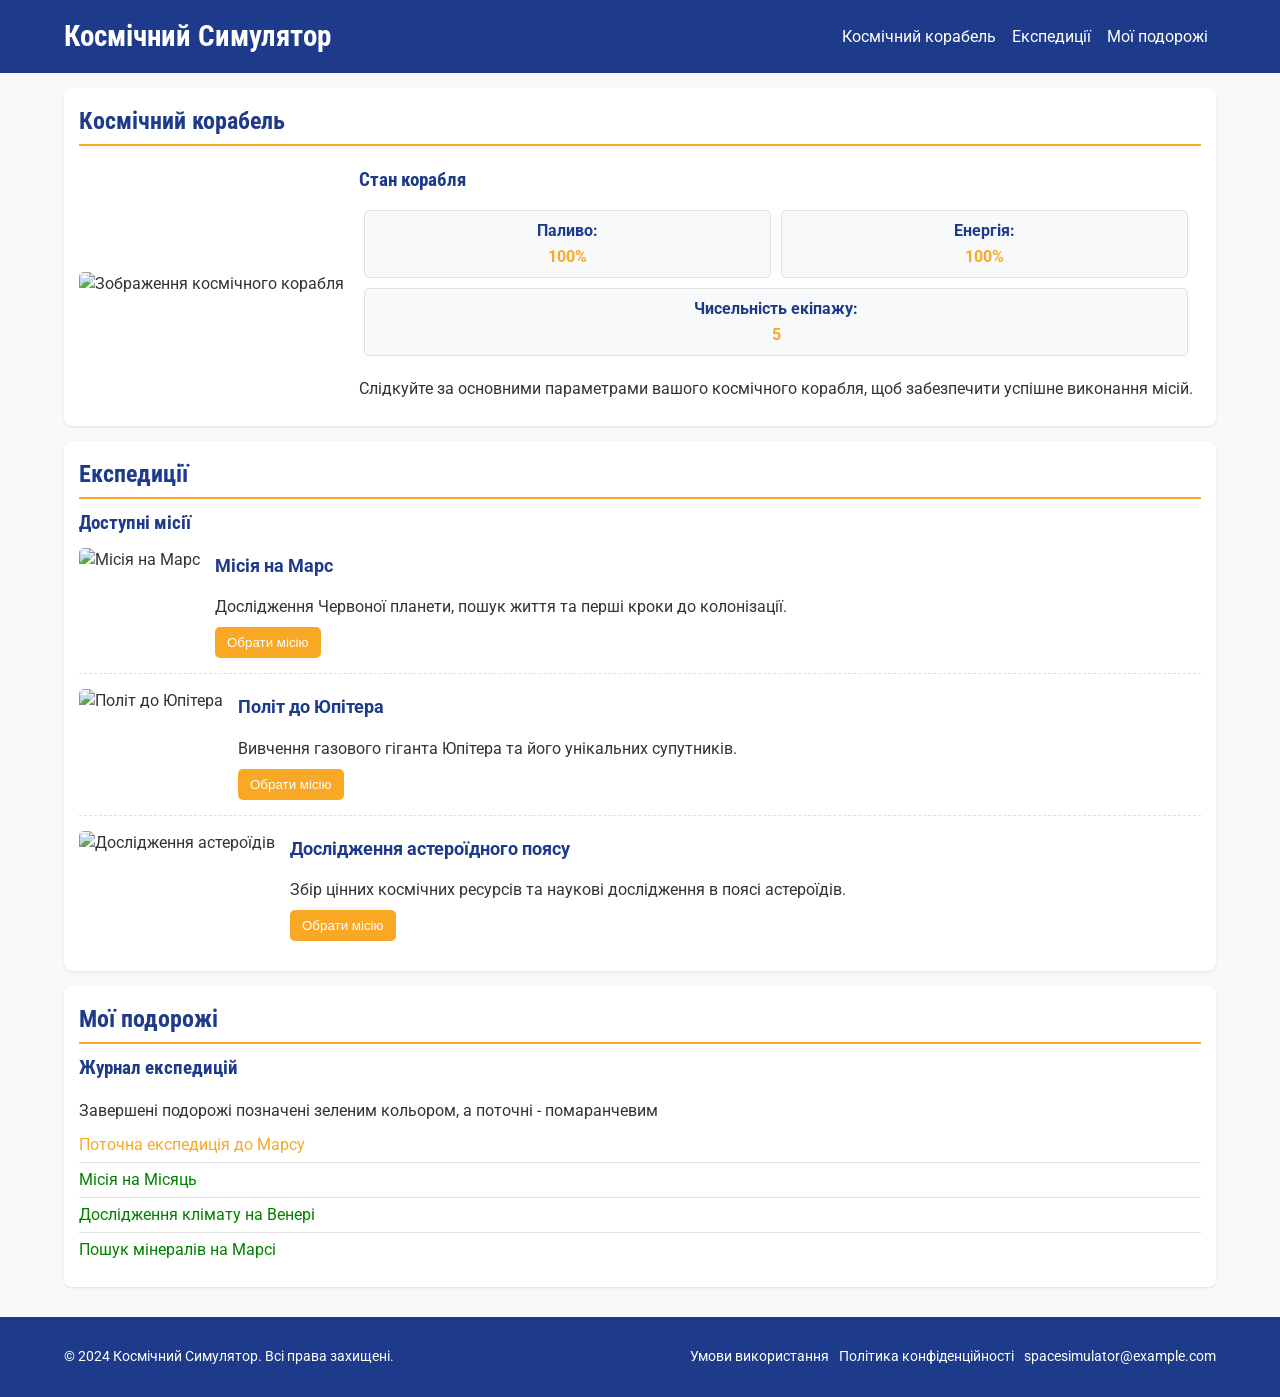
==== lab1/index.html @ d20956a4 "Commit lab" ====
<!DOCTYPE html>
<html lang="uk">
<head>
    <meta charset="UTF-8">
    <meta name="viewport" content="width=device-width, initial-scale=1.0">
    <title>Симулятор Космічної Експедиції</title>
    <link rel="stylesheet" href="styles.css">
    <link rel="preconnect" href="https://fonts.googleapis.com">
    <link rel="preconnect" href="https://fonts.gstatic.com" crossorigin>
    <link href="https://fonts.googleapis.com/css2?family=Roboto+Condensed:wght@400;700&family=Roboto:wght@400;700&display=swap" rel="stylesheet">
</head>
<body>
    <header class="site-header">
        <div class="container header-container">
            <h1 class="site-title">Космічний Симулятор</h1>
            <nav class="site-nav">
                <ul class="nav-list">
                    <li class="nav-item"><a href="#spacecraft" class="nav-link">Космічний корабель</a></li>
                    <li class="nav-item"><a href="#expeditions" class="nav-link">Експедиції</a></li>
                    <li class="nav-item"><a href="#my-journeys" class="nav-link">Мої подорожі</a></li>
                </ul>
            </nav>
        </div>
    </header>

    <main class="main-content">
        <div class="container">
            <section id="spacecraft" class="section- корабль">
                <h2 class="section-title">Космічний корабель</h2>
                <article class="spacecraft-info">
                    <img src="https://i1.sndcdn.com/artworks-j8xjG7zc1wmTeO7b-O6l83w-t500x500.jpg" alt="Зображення космічного корабля" class="spacecraft-image responsive-image">
                    <div class="ship-details">
                        <h3 class="article-title">Стан корабля</h3>
                        <div class="ship-status">
                            <div class="status-item">
                                <span class="status-label">Паливо:</span>
                                <span id="fuel" class="status-value">100%</span>
                            </div>
                            <div class="status-item">
                                <span class="status-label">Енергія:</span>
                                <span id="energy" class="status-value">100%</span>
                            </div>
                            <div class="status-item">
                                <span class="status-label">Чисельність екіпажу:</span>
                                <span id="crew" class="status-value">5</span>
                            </div>
                        </div>
                        <p class="article-text">Слідкуйте за основними параметрами вашого космічного корабля, щоб забезпечити успішне виконання місій.</p>
                    </div>
                </article>
            </section>

            <section id="expeditions" class="section-експедиції">
                <h2 class="section-title">Експедиції</h2>
                <article class="expeditions-list">
                    <h3 class="article-title">Доступні місії</h3>
                    <ul class="mission-list">
                        <li class="mission-item">
                            <div class="mission-preview">
                                <img src="https://mediaproxy.salon.com/width/1200/https://media2.salon.com/2024/02/mars_dust_storm_1249067423.jpg" alt="Місія на Марс" class="mission-image responsive-image">
                            </div>
                            <div class="mission-details">
                                <h4 class="mission-title">Місія на Марс</h4>
                                <p class="mission-description">Дослідження Червоної планети, пошук життя та перші кроки до колонізації.</p>
                                <button class="mission-button">Обрати місію</button>
                            </div>
                        </li>
                        <li class="mission-item">
                            <div class="mission-preview">
                                <img src="https://upload.wikimedia.org/wikipedia/commons/thumb/e/e2/Jupiter_OPAL_2024.png/640px-Jupiter_OPAL_2024.png" alt="Політ до Юпітера" class="mission-image responsive-image">
                            </div>
                            <div class="mission-details">
                                <h4 class="mission-title">Політ до Юпітера</h4>
                                <p class="mission-description">Вивчення газового гіганта Юпітера та його унікальних супутників.</p>
                                <button class="mission-button">Обрати місію</button>
                            </div>
                        </li>
                        <li class="mission-item">
                            <div class="mission-preview">
                                <img src="https://i.insider.com/65bd10c26fcb546d2d4b9318?width=700" alt="Дослідження астероїдів" class="mission-image responsive-image">
                            </div>
                            <div class="mission-details">
                                <h4 class="mission-title">Дослідження астероїдного поясу</h4>
                                <p class="mission-description">Збір цінних космічних ресурсів та наукові дослідження в поясі астероїдів.</p>
                                <button class="mission-button">Обрати місію</button>
                            </div>
                        </li>
                    </ul>
                </article>
            </section>

            <section id="my-journeys" class="section-подорожі">
                <h2 class="section-title">Мої подорожі</h2>
                <article class="journeys-history">
                    <h3 class="article-title">Журнал експедицій</h3>
                    <p class="article-text">Завершені подорожі позначені зеленим кольором, а поточні - помаранчевим</p>
                    <ul class="journey-list">
                        <li class="journey-item journey-ongoing">Поточна експедиція до Марсу</li>
                        <li class="journey-item journey-success">Місія на Місяць</li>
                        <li class="journey-item journey-success">Дослідження клімату на Венері</li>
                        <li class="journey-item journey-success">Пошук мінералів на Марсі</li>
                    </ul>
                </article>
            </section>
        </div>
    </main>

    <footer class="site-footer">
        <div class="container footer-container">
            <p class="footer-copyright">© 2024 Космічний Симулятор. Всі права захищені.</p>
            <ul class="footer-links">
                <li class="footer-item"><a href="#" class="footer-link">Умови використання</a></li>
                <li class="footer-item"><a href="#" class="footer-link">Політика конфіденційності</a></li>
                <li class="footer-item"><a href="mailto:spacesimulator@example.com" class="footer-link">spacesimulator@example.com</a></li>
            </ul>
        </div>
    </footer>

</body>
</html>
---- lab1/styles.css ----
@import url('https://fonts.googleapis.com/css2?family=Roboto+Condensed:wght@400;700&family=Roboto:wght@400;700&display=swap');

:root {
    --primary-color: #1e3a8a;
    --secondary-color: #f9a825;
    --light-text: #fff;
    --light-bg: #f8f9fa;
    --border-color: #e0e0e0;
}

body {
    font-family: 'Roboto', sans-serif;
    margin: 0;
    background-color: var(--light-bg);
    color: #333;
    line-height: 1.5;
}

.container {
    width: 90%;
    max-width: 1200px;
    margin: 0 auto;
    padding: 0 15px;
}

.site-header {
    position: sticky;
    top: 0;
    background-color: var(--primary-color);
    color: var(--light-text);
    padding: 15px 0;
    text-align: center;
}

.header-container {
    display: flex;
    justify-content: space-between;
    align-items: center;
}

.site-title {
    font-family: 'Roboto Condensed', sans-serif;
    font-size: 1.8em;
    margin: 0;
}

.nav-list {
    list-style: none;
    padding: 0;
    margin: 0;
    display: flex;
}

.nav-link {
    color: var(--light-text);
    text-decoration: none;
    padding: 8px;
}

.nav-link:hover {
    background-color: rgba(255, 255, 255, 0.2);
}

.main-content {
    padding: 15px 0;
}

section {
    background-color: var(--light-text);
    padding: 15px;
    margin-bottom: 15px;
    border-radius: 8px;
    box-shadow: 0 1px 3px rgba(0, 0, 0, 0.1);
}

.section-title {
    font-family: 'Roboto Condensed', sans-serif;
    font-size: 1.5em;
    color: var(--primary-color);
    margin: 0 0 10px 0;
    border-bottom: 2px solid var(--secondary-color);
    padding-bottom: 5px;
}

.article-title {
    font-family: 'Roboto Condensed', sans-serif;
    font-size: 1.2em;
    color: var(--primary-color);
    margin: 10px 0;
}

.article-text {
    margin-bottom: 10px;
}

.spacecraft-info {
    display: flex;
    flex-direction: row;
    align-items: center;
}

.spacecraft-image {
    max-width: 100%;
    margin-right: 15px;
    border-radius: 5px;
}

.ship-status {
    display: flex;
    flex-wrap: wrap;
}

.status-item {
    flex: 1 1 40%;
    margin: 5px;
    padding: 8px;
    border-radius: 5px;
    background-color: var(--light-bg);
    text-align: center;
    border: 1px solid var(--border-color);
}

.status-label {
    font-weight: bold;
    color: var(--primary-color);
    display: block;
    margin-bottom: 2px;
}

.status-value {
    font-weight: 700;
    color: var(--secondary-color);
}

.mission-list {
    list-style: none;
    padding: 0;
    margin: 0;
}

.mission-item {
    display: flex;
    margin-bottom: 15px;
    padding-bottom: 15px;
    border-bottom: 1px dashed var(--border-color);
}

.mission-item:last-child {
    border-bottom: none;
    padding-bottom: 0;
}

.mission-preview {
    max-width: 35%; 
    height: 35%; 
    overflow: hidden; 
    border-radius: 5px; 
}

.mission-image {
    width: 100%; 
    height: 100%; 
    object-fit: cover; 
    display: block; 
}


.mission-title {
    font-size: 1.1em;
    margin: 5px 0;
    color: var(--primary-color);
}

.mission-description {
    margin-bottom: 8px;
}

.mission-button {
    background-color: var(--secondary-color);
    color: var(--light-text);
    border: none;
    padding: 8px 12px;
    border-radius: 5px;
    cursor: pointer;
}

.mission-details {
    margin-left: 15px;
    align-content: space-evenly;
}


.journey-list {
    list-style: none;
    padding: 0;
    margin: 0;
}

.journey-item {
    margin-bottom: 5px;
    padding-bottom: 5px;
    border-bottom: 1px solid var(--border-color);
}

.journey-item:last-child {
    border-bottom: none;
}

.journey-success {
    color: green;
}

.journey-ongoing {
    color: var(--secondary-color);
}

.site-footer {
    background-color: var(--primary-color);
    color: var(--light-text);
    padding: 15px 0;
    text-align: center;
    font-size: 0.9em;
}

.footer-container {
    display: flex;
    justify-content: space-between;
    align-items: center;
}

.footer-links {
    list-style: none;
    padding: 0;
    margin: 0;
    display: flex;
}

.footer-item {
    margin-left: 10px;
}

.footer-link {
    color: var(--light-text);
    text-decoration: none;
}

.footer-link:hover {
    text-decoration: underline;
}

@media (max-width: 844px) {
    .footer-container {
        flex-direction: column;
    }
    .footer-links {
        flex-direction: column;
    }
}

@media (max-width: 721px) {
    .spacecraft-info {
        flex-direction: column;
    }
    .site-title {
        font-size: 1.2em;
    }
    .spacecraft-image {
        margin-right: 0;
    }
  }

@media (max-width: 623px) {
    .nav-list {
        flex-direction: column;
    }
    
    .header-container {
        flex-direction: column;
    }

    .mission-item {
        align-items: center;
        flex-direction: column;
    }

    .mission-preview {
        max-width: 65%;
    }

    .mission-details {
        margin-left: 0px;
    }
}
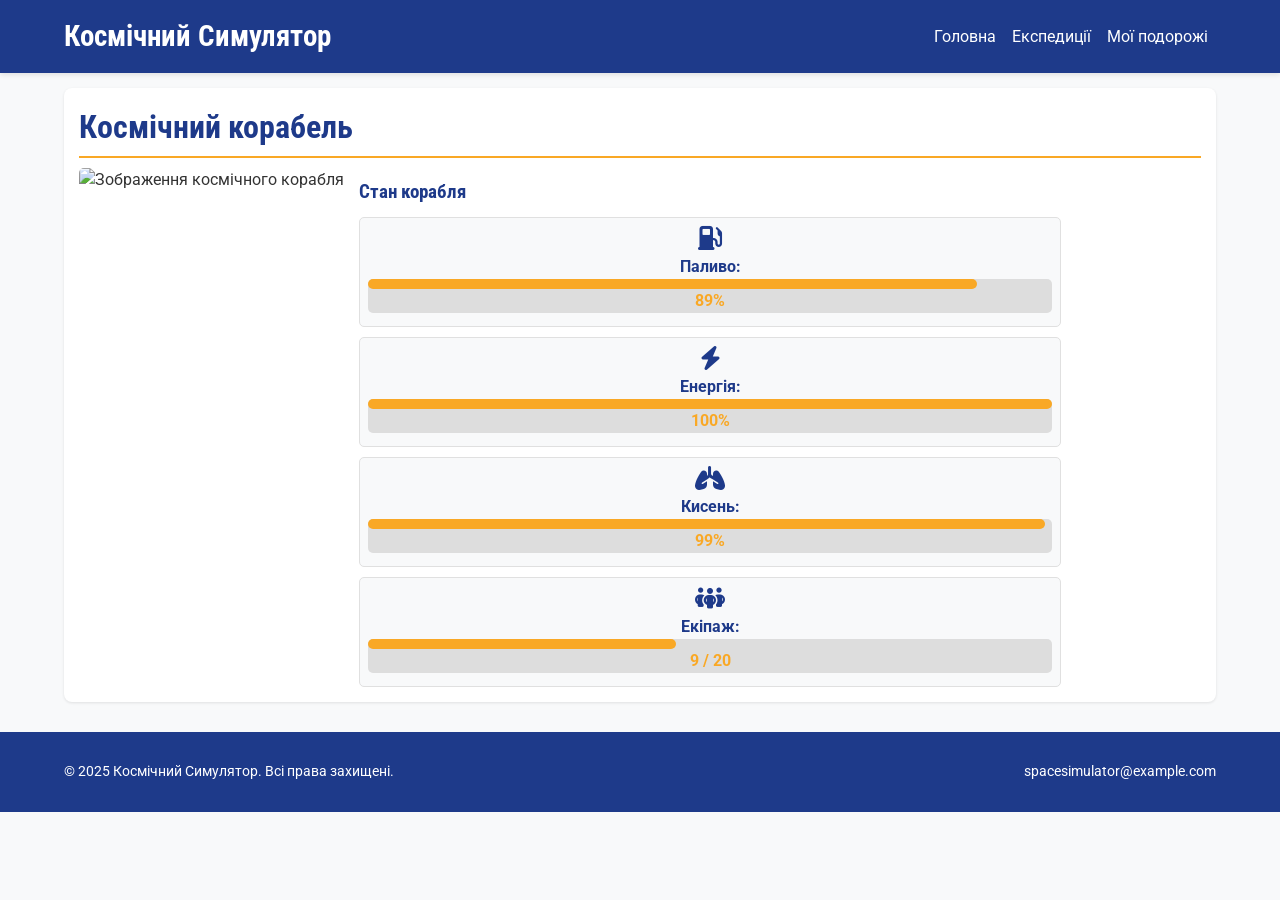
==== commit 74c53715: "modified:   lab1/index.html 	new file:   lab1/journeys.html 	new file:   lab1/missions.html 	modifie" ====
--- a/lab1/index.html
+++ b/lab1/index.html
@@ -3,21 +3,22 @@
 <head>
     <meta charset="UTF-8">
     <meta name="viewport" content="width=device-width, initial-scale=1.0">
-    <title>Симулятор Космічної Експедиції</title>
+    <title>Космічний Симулятор - Головна</title>
     <link rel="stylesheet" href="styles.css">
     <link rel="preconnect" href="https://fonts.googleapis.com">
     <link rel="preconnect" href="https://fonts.gstatic.com" crossorigin>
     <link href="https://fonts.googleapis.com/css2?family=Roboto+Condensed:wght@400;700&family=Roboto:wght@400;700&display=swap" rel="stylesheet">
+    <link rel="stylesheet" href="https://cdnjs.cloudflare.com/ajax/libs/font-awesome/6.5.1/css/all.min.css" integrity="sha512-DTOQO9RWCH3ppGqcWaEA1BIZOC6xxalwEsw9c2QQeAIftl+Vegovlnee1c9QX4TctnWMn13TZye+giMm8e2LwA==" crossorigin="anonymous" referrerpolicy="no-referrer" />
 </head>
 <body>
     <header class="site-header">
         <div class="container header-container">
-            <h1 class="site-title">Космічний Симулятор</h1>
+            <h1 class="site-title"><a href="index.html">Космічний Симулятор</a></h1>
             <nav class="site-nav">
                 <ul class="nav-list">
-                    <li class="nav-item"><a href="#spacecraft" class="nav-link">Космічний корабель</a></li>
-                    <li class="nav-item"><a href="#expeditions" class="nav-link">Експедиції</a></li>
-                    <li class="nav-item"><a href="#my-journeys" class="nav-link">Мої подорожі</a></li>
+                    <li><a href="index.html" class="nav-link">Головна</a></li>
+                    <li><a href="missions.html" class="nav-link">Експедиції</a></li>
+                    <li><a href="journeys.html" class="nav-link">Мої подорожі</a></li>
                 </ul>
             </nav>
         </div>
@@ -25,96 +26,73 @@
 
     <main class="main-content">
         <div class="container">
-            <section id="spacecraft" class="section- корабль">
+            <section id="spacecraft" class="section-корабель">
                 <h2 class="section-title">Космічний корабель</h2>
                 <article class="spacecraft-info">
                     <img src="https://i1.sndcdn.com/artworks-j8xjG7zc1wmTeO7b-O6l83w-t500x500.jpg" alt="Зображення космічного корабля" class="spacecraft-image responsive-image">
                     <div class="ship-details">
                         <h3 class="article-title">Стан корабля</h3>
                         <div class="ship-status">
+                            <!-- Fuel -->
                             <div class="status-item">
+                                <i class="fas fa-gas-pump status-icon"></i>
                                 <span class="status-label">Паливо:</span>
-                                <span id="fuel" class="status-value">100%</span>
+                                <div class="progress-bar-container">
+                                    <div class="progress-bar" style="width: 89%;" id="fuel-bar"></div>
+                                     <span class="status-value">89%</span>
+                                </div>
                             </div>
+
+                            <!-- Energy -->
                             <div class="status-item">
+                                <i class="fas fa-bolt status-icon"></i>
                                 <span class="status-label">Енергія:</span>
-                                <span id="energy" class="status-value">100%</span>
+                                <div class="progress-bar-container">
+                                    <div class="progress-bar" style="width: 100%;" id="energy-bar"></div>
+                                    <span class="status-value">100%</span>
+                                </div>
                             </div>
+
+                            <!-- Oxygen Level -->
                             <div class="status-item">
-                                <span class="status-label">Чисельність екіпажу:</span>
-                                <span id="crew" class="status-value">5</span>
+                                <i class="fas fa-lungs status-icon"></i>
+                                <span class="status-label">Кисень:</span>
+                                <div class="progress-bar-container">
+                                    <div class="progress-bar" style="width: 99%;" id="oxygen-bar"></div>
+                                     <span class="status-value">99%</span>
+                                </div>
                             </div>
+
+                            <div class="status-item">
+                                <i class="fas fa-people-group status-icon"></i>
+                                <span class="status-label">Екіпаж:</span>
+                                <div class="progress-bar-container">
+                                    <div class="progress-bar" style="width: 45%;" id="crew-bar"></div>
+                                     <span class="status-value">9 / 20</span>
+                                </div>
+                            </div>
+
+                                
+
                         </div>
-                        <p class="article-text">Слідкуйте за основними параметрами вашого космічного корабля, щоб забезпечити успішне виконання місій.</p>
                     </div>
-                </article>
-            </section>
-
-            <section id="expeditions" class="section-експедиції">
-                <h2 class="section-title">Експедиції</h2>
-                <article class="expeditions-list">
-                    <h3 class="article-title">Доступні місії</h3>
-                    <ul class="mission-list">
-                        <li class="mission-item">
-                            <div class="mission-preview">
-                                <img src="https://mediaproxy.salon.com/width/1200/https://media2.salon.com/2024/02/mars_dust_storm_1249067423.jpg" alt="Місія на Марс" class="mission-image responsive-image">
-                            </div>
-                            <div class="mission-details">
-                                <h4 class="mission-title">Місія на Марс</h4>
-                                <p class="mission-description">Дослідження Червоної планети, пошук життя та перші кроки до колонізації.</p>
-                                <button class="mission-button">Обрати місію</button>
-                            </div>
-                        </li>
-                        <li class="mission-item">
-                            <div class="mission-preview">
-                                <img src="https://upload.wikimedia.org/wikipedia/commons/thumb/e/e2/Jupiter_OPAL_2024.png/640px-Jupiter_OPAL_2024.png" alt="Політ до Юпітера" class="mission-image responsive-image">
-                            </div>
-                            <div class="mission-details">
-                                <h4 class="mission-title">Політ до Юпітера</h4>
-                                <p class="mission-description">Вивчення газового гіганта Юпітера та його унікальних супутників.</p>
-                                <button class="mission-button">Обрати місію</button>
-                            </div>
-                        </li>
-                        <li class="mission-item">
-                            <div class="mission-preview">
-                                <img src="https://i.insider.com/65bd10c26fcb546d2d4b9318?width=700" alt="Дослідження астероїдів" class="mission-image responsive-image">
-                            </div>
-                            <div class="mission-details">
-                                <h4 class="mission-title">Дослідження астероїдного поясу</h4>
-                                <p class="mission-description">Збір цінних космічних ресурсів та наукові дослідження в поясі астероїдів.</p>
-                                <button class="mission-button">Обрати місію</button>
-                            </div>
-                        </li>
-                    </ul>
-                </article>
-            </section>
-
-            <section id="my-journeys" class="section-подорожі">
-                <h2 class="section-title">Мої подорожі</h2>
-                <article class="journeys-history">
-                    <h3 class="article-title">Журнал експедицій</h3>
-                    <p class="article-text">Завершені подорожі позначені зеленим кольором, а поточні - помаранчевим</p>
-                    <ul class="journey-list">
-                        <li class="journey-item journey-ongoing">Поточна експедиція до Марсу</li>
-                        <li class="journey-item journey-success">Місія на Місяць</li>
-                        <li class="journey-item journey-success">Дослідження клімату на Венері</li>
-                        <li class="journey-item journey-success">Пошук мінералів на Марсі</li>
-                    </ul>
                 </article>
             </section>
         </div>
     </main>
 
     <footer class="site-footer">
+          <!-- Content from original index.html -->
         <div class="container footer-container">
-            <p class="footer-copyright">© 2024 Космічний Симулятор. Всі права захищені.</p>
+            <p class="footer-copyright">© 2025 Космічний Симулятор. Всі права захищені.</p>
             <ul class="footer-links">
-                <li class="footer-item"><a href="#" class="footer-link">Умови використання</a></li>
-                <li class="footer-item"><a href="#" class="footer-link">Політика конфіденційності</a></li>
                 <li class="footer-item"><a href="mailto:spacesimulator@example.com" class="footer-link">spacesimulator@example.com</a></li>
+                
             </ul>
         </div>
     </footer>
 
+    <script src="https://kit.fontawesome.com/your-font-awesome-kit.js" crossorigin="anonymous"></script>
+
 </body>
 </html>
--- a/lab1/styles.css
+++ b/lab1/styles.css
@@ -6,6 +6,8 @@
     --light-text: #fff;
     --light-bg: #f8f9fa;
     --border-color: #e0e0e0;
+    --transition-speed: 0.8s;
+    --transition-timing: ease;
 }
 
 body {
@@ -24,12 +26,14 @@
 }
 
 .site-header {
+    z-index: 9999;
     position: sticky;
     top: 0;
     background-color: var(--primary-color);
     color: var(--light-text);
     padding: 15px 0;
     text-align: center;
+    box-shadow: 0 2px 5px rgba(0, 0, 0, 0.1);
 }
 
 .header-container {
@@ -42,6 +46,11 @@
     font-family: 'Roboto Condensed', sans-serif;
     font-size: 1.8em;
     margin: 0;
+}
+
+.site-title a {
+    text-decoration: none;
+    color: var(--light-text)
 }
 
 .nav-list {
@@ -55,6 +64,8 @@
     color: var(--light-text);
     text-decoration: none;
     padding: 8px;
+    transition: background-color var(--transition-speed) var(--transition-timing);
+
 }
 
 .nav-link:hover {
@@ -75,7 +86,7 @@
 
 .section-title {
     font-family: 'Roboto Condensed', sans-serif;
-    font-size: 1.5em;
+    font-size: 2em;
     color: var(--primary-color);
     margin: 0 0 10px 0;
     border-bottom: 2px solid var(--secondary-color);
@@ -96,7 +107,6 @@
 .spacecraft-info {
     display: flex;
     flex-direction: row;
-    align-items: center;
 }
 
 .spacecraft-image {
@@ -105,33 +115,6 @@
     border-radius: 5px;
 }
 
-.ship-status {
-    display: flex;
-    flex-wrap: wrap;
-}
-
-.status-item {
-    flex: 1 1 40%;
-    margin: 5px;
-    padding: 8px;
-    border-radius: 5px;
-    background-color: var(--light-bg);
-    text-align: center;
-    border: 1px solid var(--border-color);
-}
-
-.status-label {
-    font-weight: bold;
-    color: var(--primary-color);
-    display: block;
-    margin-bottom: 2px;
-}
-
-.status-value {
-    font-weight: 700;
-    color: var(--secondary-color);
-}
-
 .mission-list {
     list-style: none;
     padding: 0;
@@ -143,6 +126,8 @@
     margin-bottom: 15px;
     padding-bottom: 15px;
     border-bottom: 1px dashed var(--border-color);
+    align-items: stretch;
+    transition: transform var(--transition-speed) var(--transition-timing);
 }
 
 .mission-item:last-child {
@@ -151,28 +136,32 @@
 }
 
 .mission-preview {
-    max-width: 35%; 
-    height: 35%; 
-    overflow: hidden; 
-    border-radius: 5px; 
+   max-width: 40%; /* a bit bigger */
+   transition: transform var(--transition-speed) var(--transition-timing);
+}
+
+.mission-preview:hover .mission-image {
+    transform: scale(1.05);
 }
 
 .mission-image {
-    width: 100%; 
-    height: 100%; 
-    object-fit: cover; 
-    display: block; 
-}
-
+    width: 100%;
+    height: 100%;
+    object-fit: cover;
+    display: block;
+    border-radius: 5px;
+    transition: transform var(--transition-speed) var(--transition-timing);
+
+}
 
 .mission-title {
-    font-size: 1.1em;
-    margin: 5px 0;
+    font-size: 1.5em;
+        margin: 5px 0;
     color: var(--primary-color);
 }
 
 .mission-description {
-    margin-bottom: 8px;
+    font-size: 1.3em;
 }
 
 .mission-button {
@@ -182,11 +171,42 @@
     padding: 8px 12px;
     border-radius: 5px;
     cursor: pointer;
-}
-
+    margin-top: auto; 
+    transition: background-color var(--transition-speed) var(--transition-timing), transform var(--transition-speed) var(--transition-timing);
+}
+.mission-button:hover {
+    /* ADDED: Darken and lift on hover */
+    background-color: rgba(249, 168, 37, 0.8); /*  Slightly transparent */
+    transform: translateY(-2px);
+}
 .mission-details {
-    margin-left: 15px;
-    align-content: space-evenly;
+    margin-left: 25px; /* Space between image and details - KEPT */
+    display: flex; /* ADDED - Make mission-details a flex container */
+    flex-direction: column; /* ADDED - Stack content vertically */
+}
+
+.mission-stats {
+    display: flex;
+    flex-wrap: wrap;
+    margin-bottom: 10px;
+    gap: 15px; /* Add gap between stat items */
+    flex-direction: column;
+}
+
+.mission-stat {
+    display: flex; /* Use flexbox for icon and text */
+    align-items: center; /* Vertically center icon and text */
+    margin-right: 0px; /* Remove right margin */
+    margin-bottom: 5px;
+    font-size: 1.3em;
+    color: #666;
+}
+
+.mission-stat i::before {
+    margin-right: 5px;
+    display: block;
+    min-width: 20px;
+    text-align: center;
 }
 
 
@@ -248,6 +268,156 @@
     text-decoration: underline;
 }
 
+/* --- Spacecraft Status Styles --- */
+
+.ship-status {
+    display: flex;
+    flex-wrap: wrap;
+    justify-content: space-between;
+    gap: 10px;
+}
+
+.status-item {
+    flex: 1 1 100%;  /* Adjust as needed */
+    min-width: 150px;
+    padding: 8px;
+    border-radius: 5px;
+    background-color: var(--light-bg);
+    text-align: center;
+    border: 1px solid var(--border-color);
+    display: flex;
+    flex-direction: column;
+    align-items: center;
+    transition: background-color var(--transition-speed) var(--transition-timing), transform var(--transition-speed) var(--transition-timing);
+}
+
+.status-item:hover {
+    transform: scale(1.05);
+}
+
+.status-icon {
+    font-size: 1.5em;
+    margin-bottom: 5px;
+    color: var(--primary-color);
+}
+
+.status-label-wrapper {
+    display: flex;
+    flex-direction: row;
+    align-items: center;
+    gap: 5px;
+}
+
+.status-label {
+    font-weight: bold;
+    color: var(--primary-color);
+    display: block;
+    text-align: center;
+    margin-bottom: 0;
+}
+
+.progress-bar-container {
+    width: 100%;
+    background-color: #ddd;
+    border-radius: 5px;
+    margin-bottom: 5px;
+}
+
+.progress-bar {
+    height: 10px;
+    background-color: var(--secondary-color);
+    border-radius: 5px;
+}
+
+.status-value {
+    font-weight: 700;
+    color: var(--secondary-color);
+    margin-left: 0;
+}
+
+/* --- Responsive Adjustments --- */
+
+/* ... (Your existing CSS) ... */
+/*Timeline*/
+.timeline {
+    position: relative;
+    margin: 30px 0;
+    padding-left: 10px; /* Space for the timeline line */
+}
+/* Vertical line */
+.timeline::before {
+    content: '';
+    position: absolute;
+    top: 0;
+    left: 15px;
+    width: 4px;
+    height: 100%;
+    background-color: var(--border-color);
+}
+
+.timeline-item {
+    display: flex;
+    margin-bottom: 20px;
+    position: relative; /* For icon positioning */
+     padding: 15px;
+    border: 1px solid var(--border-color); /*  Add a border */
+    border-radius: 5px; /* Rounded corners */
+    background-color: white; /* Or a slightly off-white */
+    box-shadow: 0 2px 4px rgba(0, 0, 0, 0.1); /*  Subtle shadow */
+    transition: background-color var(--transition-speed) var(--transition-timing), transform var(--transition-speed) var(--transition-timing);
+}
+
+.timeline-item:hover {
+    transform: translateY(-3px); /*  Slightly lift on hover */
+    box-shadow: 0 4px 8px rgba(0, 0, 0, 0.15); /*  More pronounced shadow on hover */
+}
+.timeline-icon {
+    flex-shrink: 0; /* Prevent icon from shrinking */
+    width: 30px;
+    height: 30px;
+    border-radius: 50%;
+    background-color: white;
+    display: flex;
+    align-items: center;
+    justify-content: center;
+    z-index: 2; /* Above the line */
+    position: absolute; /*  Position icon on the line */
+    left: -17px;
+    top: 20px;      /* Vertically center */
+    transform: translateY(-50%);
+    font-size: 1.2em;
+}
+
+.timeline-content {
+    margin-left: 20px; /* Space between icon and content */
+}
+
+.timeline-title {
+    font-size: 1.1em;
+    margin-bottom: 5px;
+    color: var(--primary-color);
+}
+
+.timeline-date {
+    font-size: 0.9em;
+    color: #666;
+    margin-bottom: 5px;
+}
+.timeline-description {
+    margin-bottom: 5px;
+}
+/* Colors for success/ongoing */
+.journey-success .timeline-icon {
+    color: green;
+    border: 2px solid green;
+}
+
+.journey-ongoing .timeline-icon {
+    color: var(--secondary-color);
+    border: 2px solid var(--secondary-color);
+}
+
+/* Responsive */
 @media (max-width: 844px) {
     .footer-container {
         flex-direction: column;
@@ -255,9 +425,18 @@
     .footer-links {
         flex-direction: column;
     }
-}
-
-@media (max-width: 721px) {
+    .mission-item {
+        flex-direction: column;
+    }
+    .mission-preview {
+        max-width: 100%;
+    }
+    .mission-details {
+        margin-left: 0;
+    }
+}
+
+@media (max-width: 784px) {
     .spacecraft-info {
         flex-direction: column;
     }
@@ -267,27 +446,33 @@
     .spacecraft-image {
         margin-right: 0;
     }
-  }
+}
 
 @media (max-width: 623px) {
     .nav-list {
         flex-direction: column;
     }
-    
     .header-container {
         flex-direction: column;
     }
-
-    .mission-item {
-        align-items: center;
-        flex-direction: column;
-    }
-
-    .mission-preview {
-        max-width: 65%;
-    }
-
-    .mission-details {
-        margin-left: 0px;
+}
+
+@media (max-width: 600px) {
+    .timeline {
+        padding-left: 20px; /*  Less padding on small screens */
+    }
+     .timeline-item {
+        flex-direction: column;
+    }
+     .timeline-icon {
+      position: static; /*  Remove absolute positioning */
+      transform: none;  /*  Remove transform */
+      margin-bottom: 10px; /*  Space below icon */
+    }
+    .timeline::before {
+        left: 5px;
+    }
+    .timeline-content {
+        margin-left: 0; /* Remove left margin*/
     }
 }
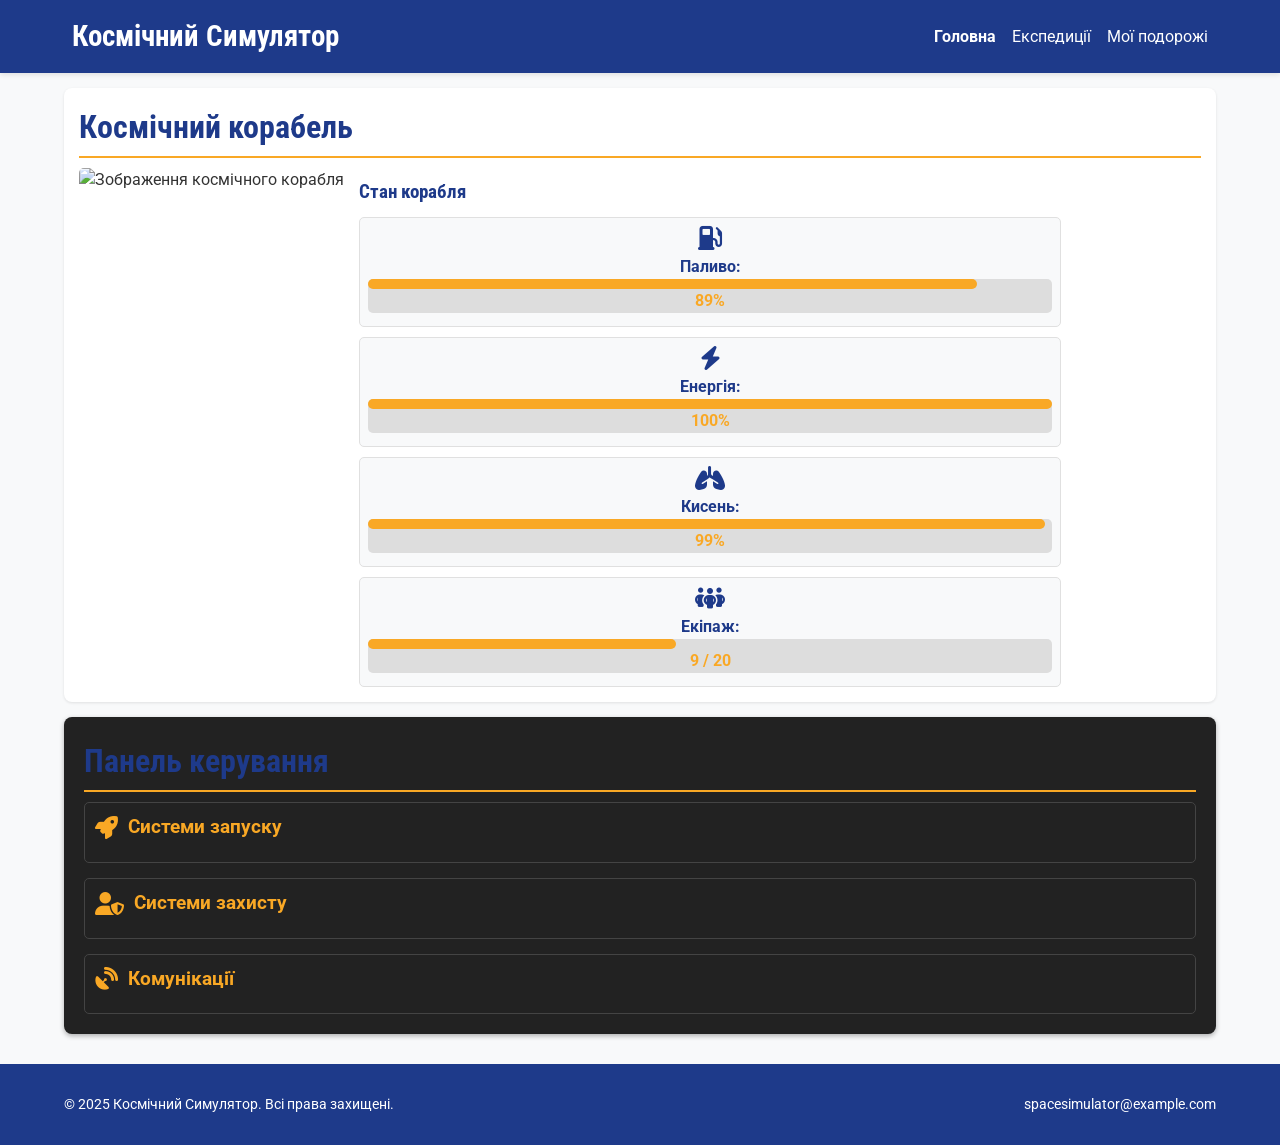
==== commit 85f61cb1: "Added control panel" ====
--- a/lab1/index.html
+++ b/lab1/index.html
@@ -13,10 +13,10 @@
 <body>
     <header class="site-header">
         <div class="container header-container">
-            <h1 class="site-title"><a href="index.html">Космічний Симулятор</a></h1>
+            <h1 class="site-title"><a href="index.html" class="nav-link active">Космічний Симулятор</a></h1>
             <nav class="site-nav">
                 <ul class="nav-list">
-                    <li><a href="index.html" class="nav-link">Головна</a></li>
+                    <li><a href="index.html" class="nav-link active">Головна</a></li>
                     <li><a href="missions.html" class="nav-link">Експедиції</a></li>
                     <li><a href="journeys.html" class="nav-link">Мої подорожі</a></li>
                 </ul>
@@ -71,12 +71,60 @@
                                      <span class="status-value">9 / 20</span>
                                 </div>
                             </div>
-
-                                
-
                         </div>
                     </div>
                 </article>
+            </section>
+
+            <section id="control-panel" class="control-panel-section">
+                <h2 class="section-title">Панель керування</h2>
+                <div class="control-panel">
+                     <details class="control-group">
+                        <summary class="control-group-title"><i class="fas fa-rocket control-group-icon"></i> Системи запуску</summary>
+                        <div class="control-row">
+                            <div class="control-item">
+                                <i class="fas fa-toggle-on control-icon"></i>
+                                <span class="control-label">Головний двигун</span>
+                            </div>
+                            <div class="control-item">
+                                <i class="fas fa-toggle-off control-icon"></i>
+                                <span class="control-label">Допоміжні двигуни</span>
+                            </div>
+                             <div class="control-item">
+                                <i class="fas fa-rotate control-icon"></i>
+                                <span class="control-label">Перезапуск двигунів</span>
+                            </div>
+                        </div>
+                    </details>
+
+                     <details class="control-group">
+                        <summary class="control-group-title"><i class="fas fa-user-shield control-group-icon"></i> Системи захисту</summary>
+                         <div class="control-row">
+                            <div class="control-item">
+                                 <i class="fas fa-shield control-icon"></i>
+                                <span class="control-label">Підвищити ступінь захисту</span>
+                            </div>
+                            <div class="control-item">
+                                <i class="fas fa-shield-halved control-icon"></i>
+                                <span class="control-label">Знизити ступінь захисту</span>
+                            </div>
+                        </div>
+                    </details>
+
+                    <details class="control-group">
+                        <summary class="control-group-title"><i class="fas fa-satellite-dish control-group-icon"></i> Комунікації</summary>
+                        <div class="control-row">
+                            <div class="control-item">
+                                <i class="fas fa-phone control-icon"></i>
+                                <span class="control-label">Зв'язок з базою</span>
+                            </div>
+                            <div class="control-item">
+                                <i class="fas fa-satellite control-icon"></i>
+                                <span class="control-label">Зв'язок з іншими кораблями</span>
+                            </div>
+                        </div>
+                    </details>
+                </div>
             </section>
         </div>
     </main>
@@ -87,7 +135,7 @@
             <p class="footer-copyright">© 2025 Космічний Симулятор. Всі права захищені.</p>
             <ul class="footer-links">
                 <li class="footer-item"><a href="mailto:spacesimulator@example.com" class="footer-link">spacesimulator@example.com</a></li>
-                
+
             </ul>
         </div>
     </footer>
--- a/lab1/styles.css
+++ b/lab1/styles.css
@@ -475,4 +475,84 @@
     .timeline-content {
         margin-left: 0; /* Remove left margin*/
     }
+}
+
+.nav-link.active {
+    font-weight: bold;
+}
+.control-panel-section {
+background-color: #222; /* Dark background */
+color: #eee;
+padding: 20px;
+border-radius: 8px;
+box-shadow: 0 2px 5px rgba(0, 0, 0, 0.3);
+}
+
+.control-panel {
+display: flex;
+flex-direction: column; /* Stack control groups vertically */
+gap: 15px; /* Space between control groups */
+}
+
+.control-group {
+border: 1px solid #444;
+border-radius: 5px;
+padding: 10px;
+transition: transform var(--transition-speed) var(--transition-timing);
+}
+
+.control-group-title {
+font-size: 1.2em;
+font-weight: bold;
+margin-bottom: 10px;
+color: var(--secondary-color);
+cursor: pointer; /* Indicate interactivity */
+display: flex; /* Align icon and text */
+align-items: center;
+}
+
+.control-group-icon {
+margin-right: 10px;
+font-size: 1.2em;
+}
+
+.control-row {
+display: flex;
+flex-wrap: wrap; /* Allow controls to wrap on smaller screens */
+gap: 20px; /* Space between controls */
+justify-content: space-around;
+}
+
+.control-item {
+display: flex;
+flex: 1 1 45%;
+flex-direction: column; /* Stack icon and label vertically */
+align-items: center;
+padding: 10px;
+border-radius: 5px;
+background-color: #333;
+transition: background-color var(--transition-speed) var(--transition-timing), transform var(--transition-speed) var(--transition-timing);
+
+}
+.control-item:hover {
+transform: translateY(-3px);
+background-color: #444; /* Slightly lighter on hover */
+cursor: pointer;
+}
+.control-icon {
+font-size: 1.5em;
+margin-bottom: 5px;
+color: var(--secondary-color);
+}
+
+.control-label {
+font-size: 0.9em;
+text-align: center;
+}
+
+/* Responsive adjustments for the control panel */
+@media (max-width: 768px) {
+.control-row {
+justify-content: flex-start; /* Align controls to the start on smaller screens */
+}
 }
